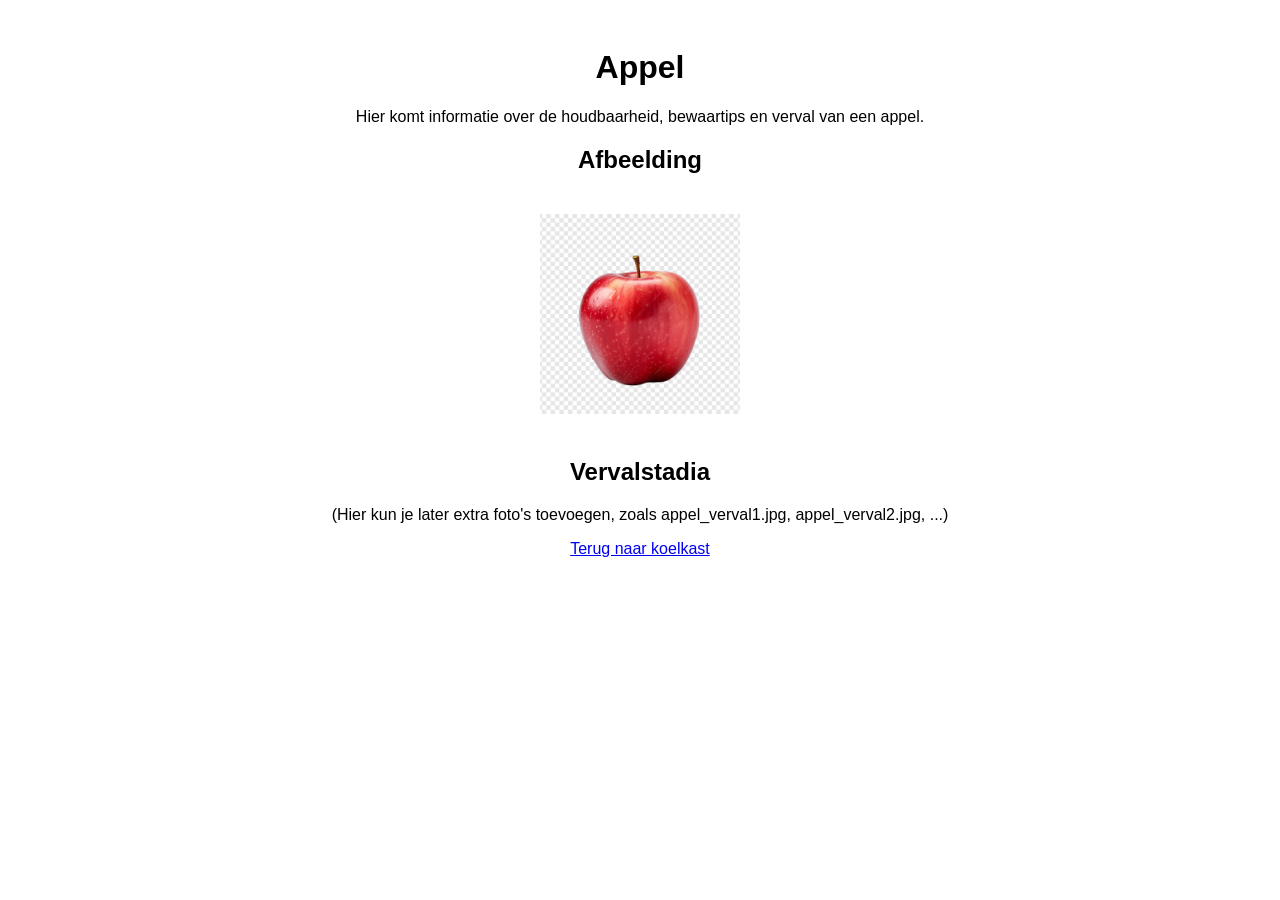
==== product_appel.html @ fe1b23b4 "Add files via upload" ====
<!DOCTYPE html>
<html lang="nl">
<head>
    <meta charset="UTF-8">
    <title>Appel - Productinfo</title>
    <style>
        body {
            font-family: Arial, sans-serif;
            padding: 20px;
            text-align: center;
        }

        img {
            width: 200px;
            margin: 20px;
        }
    </style>
</head>
<body>

    <h1>Appel</h1>
    <p>Hier komt informatie over de houdbaarheid, bewaartips en verval van een appel.</p>

    <h2>Afbeelding</h2>
    <img src="appel.avif" alt="Appel">

    <h2>Vervalstadia</h2>
    <p>(Hier kun je later extra foto's toevoegen, zoals appel_verval1.jpg, appel_verval2.jpg, ...)</p>

    <a href="index.html">Terug naar koelkast</a>

</body>
</html>
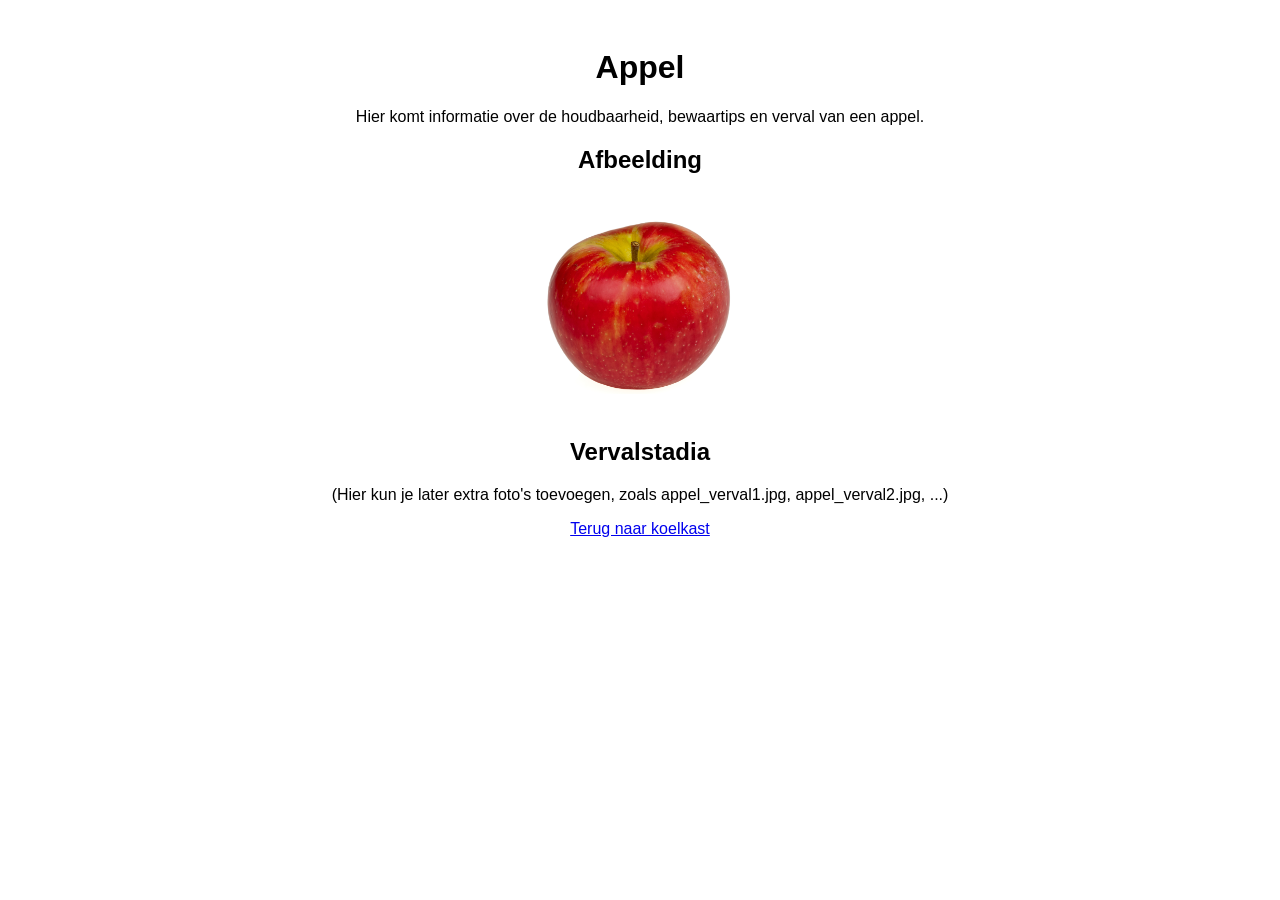
==== commit 10868f3f: "Update product_appel.html" ====
--- a/product_appel.html
+++ b/product_appel.html
@@ -22,7 +22,7 @@
     <p>Hier komt informatie over de houdbaarheid, bewaartips en verval van een appel.</p>
 
     <h2>Afbeelding</h2>
-    <img src="appel.avif" alt="Appel">
+    <img src="foto_appel.png" alt="Appel">
 
     <h2>Vervalstadia</h2>
     <p>(Hier kun je later extra foto's toevoegen, zoals appel_verval1.jpg, appel_verval2.jpg, ...)</p>
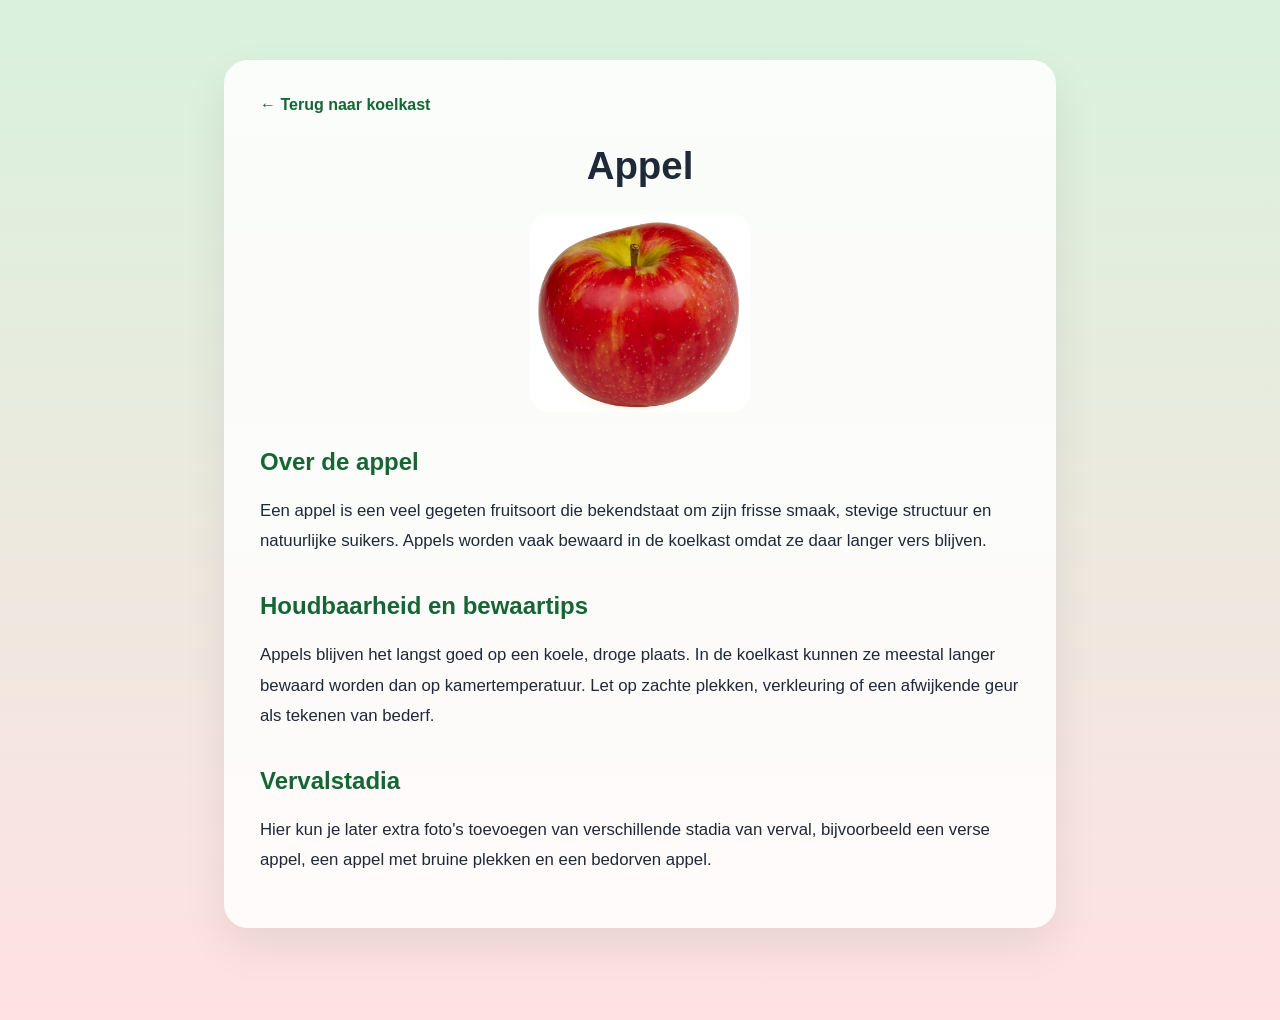
==== commit d1382495: "Update product_appel.html" ====
--- a/product_appel.html
+++ b/product_appel.html
@@ -3,31 +3,43 @@
 <head>
     <meta charset="UTF-8">
     <title>Appel - Productinfo</title>
-    <style>
-        body {
-            font-family: Arial, sans-serif;
-            padding: 20px;
-            text-align: center;
-        }
+    <link rel="stylesheet" href="style.css">
+</head>
+<body class="product-page appel-page">
 
-        img {
-            width: 200px;
-            margin: 20px;
-        }
-    </style>
-</head>
-<body>
+    <main class="content">
+        <a class="back-link" href="index.html">← Terug naar koelkast</a>
 
-    <h1>Appel</h1>
-    <p>Hier komt informatie over de houdbaarheid, bewaartips en verval van een appel.</p>
+        <h1>Appel</h1>
 
-    <h2>Afbeelding</h2>
-    <img src="foto_appel.png" alt="Appel">
+        <img class="product-image" src="foto_appel.png" alt="Appel">
 
-    <h2>Vervalstadia</h2>
-    <p>(Hier kun je later extra foto's toevoegen, zoals appel_verval1.jpg, appel_verval2.jpg, ...)</p>
+        <section>
+            <h2>Over de appel</h2>
+            <p>
+                Een appel is een veel gegeten fruitsoort die bekendstaat om zijn frisse smaak,
+                stevige structuur en natuurlijke suikers. Appels worden vaak bewaard in de koelkast
+                omdat ze daar langer vers blijven.
+            </p>
+        </section>
 
-    <a href="index.html">Terug naar koelkast</a>
+        <section>
+            <h2>Houdbaarheid en bewaartips</h2>
+            <p>
+                Appels blijven het langst goed op een koele, droge plaats. In de koelkast kunnen ze
+                meestal langer bewaard worden dan op kamertemperatuur. Let op zachte plekken,
+                verkleuring of een afwijkende geur als tekenen van bederf.
+            </p>
+        </section>
+
+        <section>
+            <h2>Vervalstadia</h2>
+            <p>
+                Hier kun je later extra foto's toevoegen van verschillende stadia van verval,
+                bijvoorbeeld een verse appel, een appel met bruine plekken en een bedorven appel.
+            </p>
+        </section>
+    </main>
 
 </body>
 </html>
--- a/style.css
+++ b/style.css
@@ -0,0 +1,158 @@
+body {
+    margin: 0;
+    min-height: 100vh;
+    font-family: "Inter", Arial, sans-serif;
+
+    background: linear-gradient(
+    135deg,
+    #d9f2dd 0%,
+    #ffe1e1 100%
+    );
+    background-attachment: fixed;
+    color: #1f2937;
+}
+.home-page {
+    min-height: 100vh;
+    display: flex;
+    justify-content: center;
+    align-items: center;
+
+    text-align: center;
+    padding: 40px 20px;
+    box-sizing: border-box;
+}
+
+.home-content {
+    display: flex;
+    flex-direction: column;
+    align-items: center;
+}
+
+.fridge-container {
+    position: relative;
+    display: inline-block;
+    padding: 30px;
+    background: white;
+    border-radius: 20px;
+    box-shadow: 0 15px 40px rgba(0, 0, 0, 0.1);
+}
+
+#fridge {
+    width: 350px;
+    cursor: pointer;
+    transition: transform 0.25s ease, box-shadow 0.25s ease;
+    border-radius: 12px;
+}
+
+#fridge:hover {
+    transform: scale(1.05);
+    box-shadow: 0 10px 25px rgba(0, 0, 0, 0.15);
+}
+
+.shelf {
+    position: absolute;
+    left: 50%;
+    top: 0;
+    transform: translateX(-50%);
+    display: none; /* verborgen wanneer koelkast gesloten is */
+}
+
+/* Posities van de producten in de koelkast */
+#apple {
+    position: absolute;
+    top: 120px;
+    left: 90px;
+    width: 90px;
+    cursor: pointer;
+    transition: transform 0.2s ease;
+}
+
+#yoghurt {
+    position: absolute;
+    top: 250px;
+    left: 50px;
+    width: 90px;
+    cursor: pointer;
+    transition: transform 0.2s ease;
+}
+
+#apple:hover,
+#yoghurt:hover {
+    transform: scale(1.1);
+}
+/* Productpagina's */
+.product-page {
+    padding: 60px 20px;
+    text-align: left;
+}
+
+/* Yoghurtpagina: groen bovenaan, rood onderaan */
+.yoghurt-page {
+    background: linear-gradient(
+        to bottom,
+        #d9f2dd 0%,
+        #ffe1e1 100%
+    );
+}
+.appel-page {
+    background: linear-gradient(
+        to bottom,
+        #d9f2dd 0%,
+        #ffe1e1 100%
+    );
+}
+
+/* Tekst blijft mooi in het midden */
+.content {
+    max-width: 760px;
+    margin: 0 auto;
+    padding: 36px;
+
+    background: rgba(255, 255, 255, 0.85);
+    border-radius: 24px;
+    box-shadow: 0 18px 45px rgba(0, 0, 0, 0.08);
+}
+
+.content h1 {
+    text-align: center;
+    font-size: 2.4rem;
+    margin-top: 20px;
+}
+
+.content h2 {
+    margin-top: 36px;
+    color: #166534;
+}
+
+.content p {
+    font-size: 1.05rem;
+    line-height: 1.8;
+}
+
+.product-image {
+    display: block;
+    width: 220px;
+    max-width: 100%;
+    margin: 25px auto;
+    border-radius: 18px;
+}
+
+.graph-image {
+    display: block;
+    width: 100%;
+    max-width: 620px;
+    margin: 25px auto;
+    border-radius: 18px;
+}
+
+.back-link {
+    display: inline-block;
+    color: #166534;
+    text-decoration: none;
+    font-weight: 600;
+    margin-bottom: 10px;
+}
+
+.back-link:hover {
+    text-decoration: underline;
+}
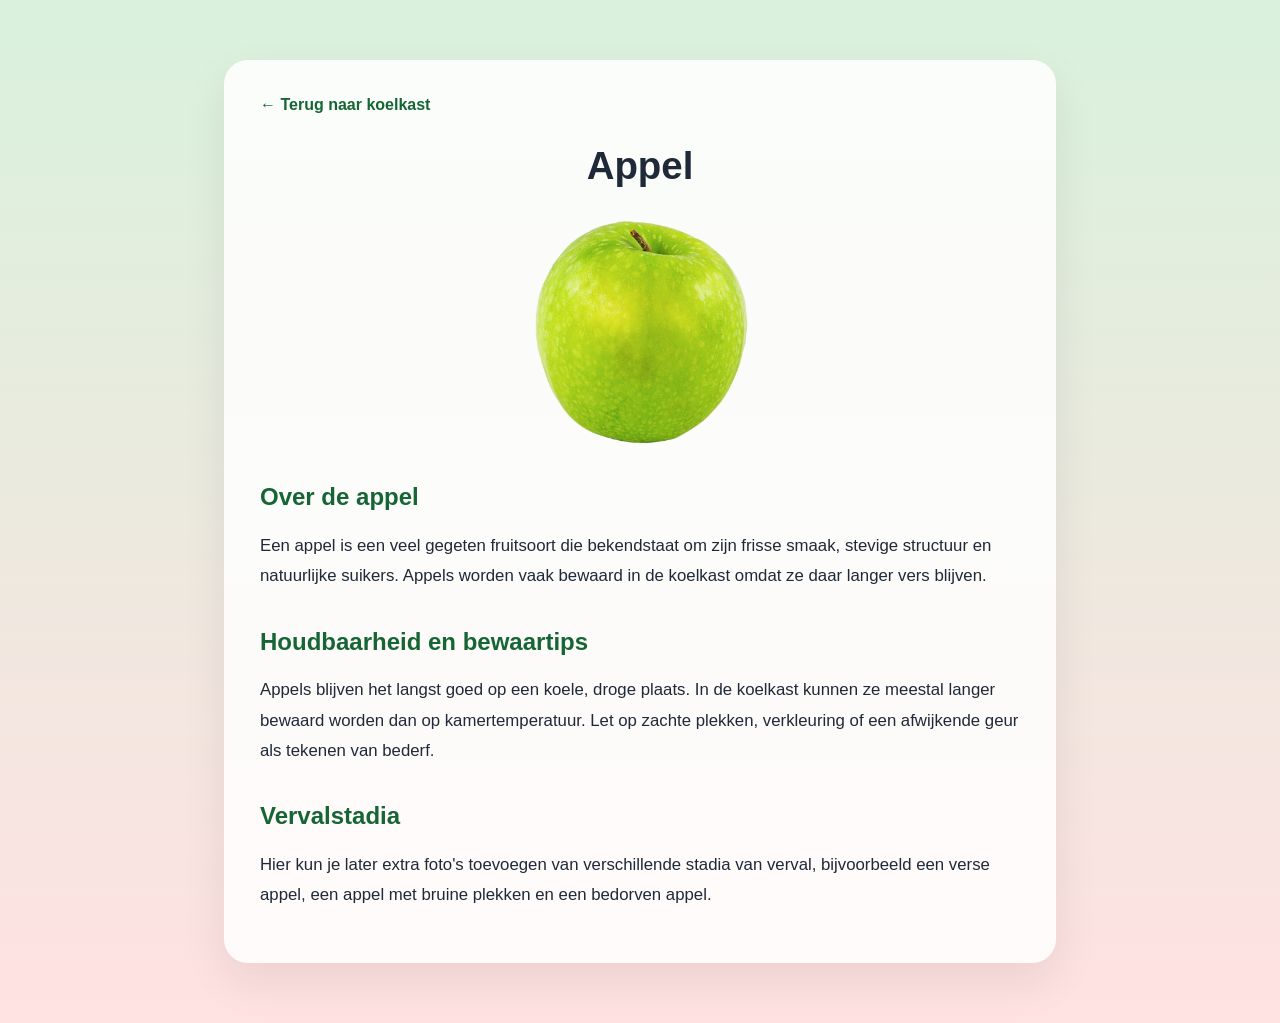
==== commit b3aecf80: "Update product_appel.html" ====
--- a/product_appel.html
+++ b/product_appel.html
@@ -12,7 +12,7 @@
 
         <h1>Appel</h1>
 
-        <img class="product-image" src="foto_appel.png" alt="Appel">
+        <img class="product-image" src="appel.png" alt="Appel">
 
         <section>
             <h2>Over de appel</h2>
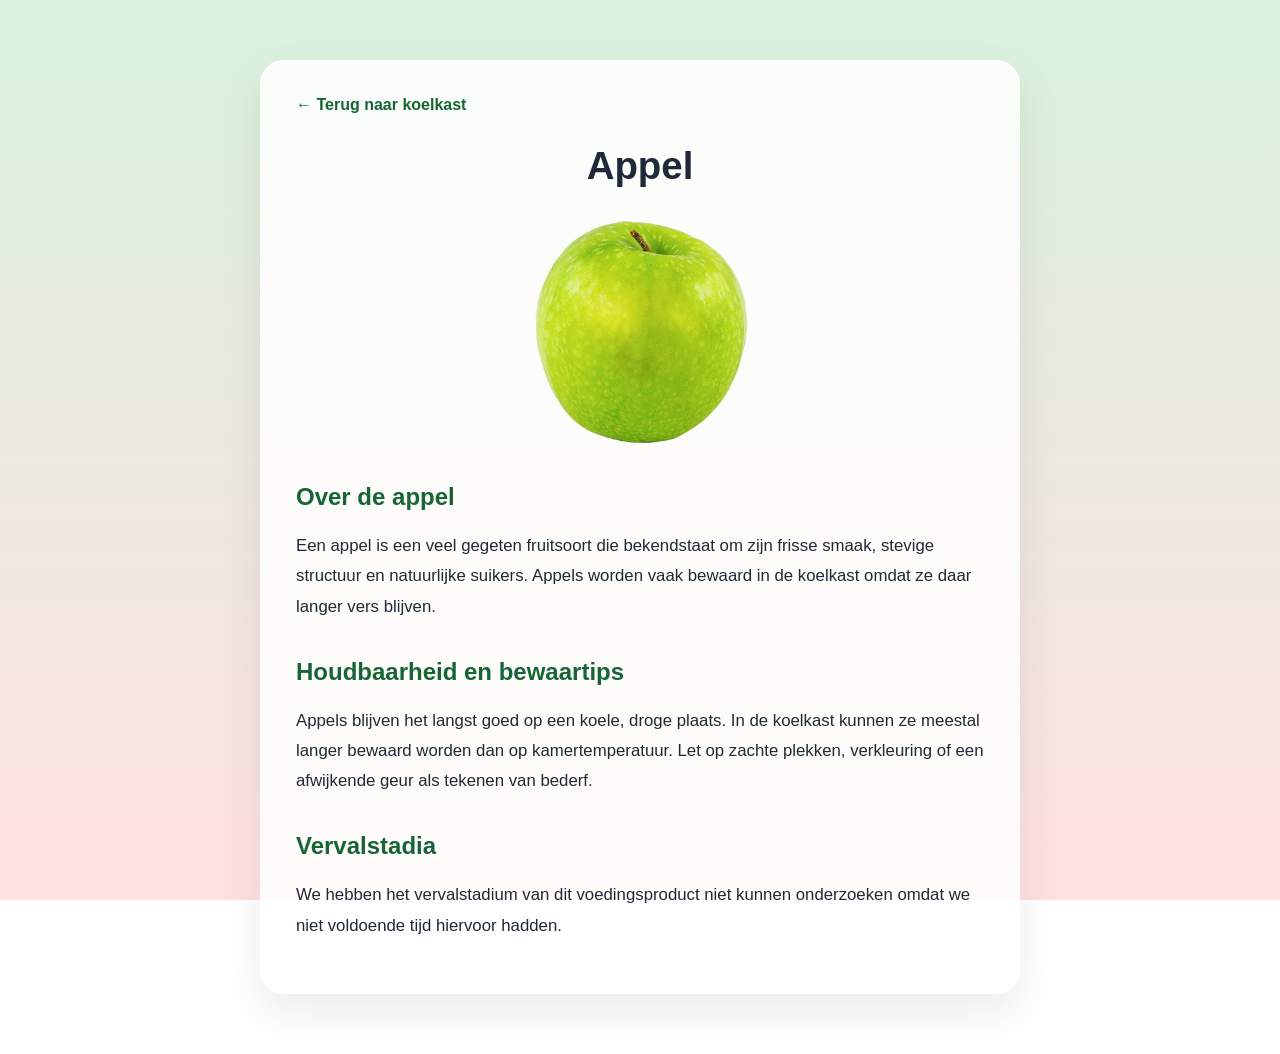
==== commit a1f3aad7: "Update product_appel.html" ====
--- a/product_appel.html
+++ b/product_appel.html
@@ -35,8 +35,7 @@
         <section>
             <h2>Vervalstadia</h2>
             <p>
-                Hier kun je later extra foto's toevoegen van verschillende stadia van verval,
-                bijvoorbeeld een verse appel, een appel met bruine plekken en een bedorven appel.
+                We hebben het vervalstadium van dit voedingsproduct niet kunnen onderzoeken omdat we niet voldoende tijd hiervoor hadden.
             </p>
         </section>
     </main>
--- a/style.css
+++ b/style.css
@@ -1,114 +1,118 @@
+* {
+    box-sizing: border-box;
+}
+
 body {
     margin: 0;
     min-height: 100vh;
     font-family: "Inter", Arial, sans-serif;
-
-    background: linear-gradient(
-    135deg,
-    #d9f2dd 0%,
-    #ffe1e1 100%
-    );
+    background: linear-gradient(135deg, #d9f2dd 0%, #ffe1e1 100%);
     background-attachment: fixed;
     color: #1f2937;
 }
+
+/* Hoofdpagina */
 .home-page {
     min-height: 100vh;
     display: flex;
     justify-content: center;
     align-items: center;
-
     text-align: center;
     padding: 40px 20px;
-    box-sizing: border-box;
 }
 
 .home-content {
-    display: flex;
-    flex-direction: column;
-    align-items: center;
+    width: 100%;
+    max-width: 900px;
+}
+
+.home-content h1 {
+    font-size: clamp(2.2rem, 6vw, 4rem);
+    margin: 0 0 35px;
 }
 
 .fridge-container {
     position: relative;
     display: inline-block;
-    padding: 30px;
-    background: white;
-    border-radius: 20px;
-    box-shadow: 0 15px 40px rgba(0, 0, 0, 0.1);
+    padding: 28px;
+    background: rgba(255, 255, 255, 0.9);
+    border-radius: 28px;
+    box-shadow: 0 18px 45px rgba(0, 0, 0, 0.12);
 }
 
 #fridge {
-    width: 350px;
+    display: block;
+    width: min(72vw, 620px);
+    border-radius: 14px;
     cursor: pointer;
-    transition: transform 0.25s ease, box-shadow 0.25s ease;
-    border-radius: 12px;
+    transition: transform 0.25s ease;
 }
 
 #fridge:hover {
-    transform: scale(1.05);
-    box-shadow: 0 10px 25px rgba(0, 0, 0, 0.15);
-}
-
+    transform: scale(1.02);
+}
+
+/* Producten in de koelkast */
 .shelf {
     position: absolute;
-    left: 50%;
-    top: 0;
-    transform: translateX(-50%);
-    display: none; /* verborgen wanneer koelkast gesloten is */
-}
-
-/* Posities van de producten in de koelkast */
-#apple {
+    inset: 28px;
+    display: none;
+}
+
+.shelf img {
     position: absolute;
-    top: 120px;
-    left: 90px;
-    width: 90px;
     cursor: pointer;
     transition: transform 0.2s ease;
+    transform: translate(-50%, -50%);
+}
+
+.shelf img:hover {
+    transform: translate(-50%, -50%) scale(1.08);
+}
+
+#apple {
+    top: 18%;
+    left: 70%;
+    width: 13%;
+}
+
+#melk {
+    top: 18%;
+    left: 40%;
+    width: 25%;
 }
 
 #yoghurt {
-    position: absolute;
-    top: 250px;
-    left: 50px;
-    width: 90px;
-    cursor: pointer;
-    transition: transform 0.2s ease;
-}
-
-#apple:hover,
-#yoghurt:hover {
-    transform: scale(1.1);
-}
+    top: 42%;
+    left: 38%;
+    width: 24%;
+}
+
+#zalm {
+    top: 66%;
+    left: 56%;
+    width: 24%;
+}
+
+#gehakt {
+    top: 65%;
+    left: 25%;
+    width: 22%;
+}
+
 /* Productpagina's */
 .product-page {
     padding: 60px 20px;
     text-align: left;
-}
-
-/* Yoghurtpagina: groen bovenaan, rood onderaan */
-.yoghurt-page {
-    background: linear-gradient(
-        to bottom,
-        #d9f2dd 0%,
-        #ffe1e1 100%
-    );
-}
-.appel-page {
-    background: linear-gradient(
-        to bottom,
-        #d9f2dd 0%,
-        #ffe1e1 100%
-    );
-}
-
-/* Tekst blijft mooi in het midden */
+    background: linear-gradient(to bottom, #d9f2dd 0%, #ffe1e1 100%);
+    background-attachment: fixed;
+}
+
 .content {
     max-width: 760px;
     margin: 0 auto;
     padding: 36px;
-
-    background: rgba(255, 255, 255, 0.85);
+    background: rgba(255, 255, 255, 0.88);
     border-radius: 24px;
     box-shadow: 0 18px 45px rgba(0, 0, 0, 0.08);
 }
@@ -156,3 +160,101 @@
 .back-link:hover {
     text-decoration: underline;
 }
+.timelapse-section {
+    margin-top: 50px;
+}
+
+.video-card video {
+    width: 100% !important;
+    max-width: 350px !important;
+    height: auto;
+    display: block;
+    margin: 0 auto 20px;
+}
+
+video {
+    width: 100%;
+    max-width: 380px;
+    border-radius: 14px;
+    margin-bottom: 20px;
+}
+
+/* SLIDER */
+#timeSlider {
+    width: 100%;
+    margin-top: 10px;
+
+    appearance: none;
+    height: 10px;
+    border-radius: 10px;
+
+    background: linear-gradient(
+        to right,
+        #22c55e,
+        #eab308,
+        #ef4444
+    );
+}
+
+/* Slider bolletje */
+#timeSlider::-webkit-slider-thumb {
+    appearance: none;
+    width: 20px;
+    height: 20px;
+    border-radius: 50%;
+    background: white;
+    border: 2px solid #333;
+    cursor: pointer;
+}
+
+.labels {
+    display: flex;
+    justify-content: space-between;
+    font-size: 0.9rem;
+    margin-top: 5px;
+    color: #555;
+}
+/* Kleinere schermen */
+@media (max-width: 600px) {
+    .fridge-container {
+        padding: 18px;
+        border-radius: 22px;
+    }
+
+    .shelf {
+        inset: 18px;
+    }
+
+    #fridge {
+        width: 86vw;
+    }
+
+    .content {
+        padding: 24px;
+    }
+}
+.product-page .product-image {
+    display: block;
+    width: 220px;
+    max-width: 100%;
+    height: auto;
+    object-fit: contain;
+    margin: 25px auto;
+    border-radius: 18px;
+}
+
+.product-page .graph-image {
+    display: block;
+    width: 100%;
+    max-width: 620px;
+    height: auto;
+    margin: 25px auto;
+    border-radius: 18px;
+}
+.shelf {
+    pointer-events: none;
+}
+
+.shelf img {
+    pointer-events: auto;
+}
